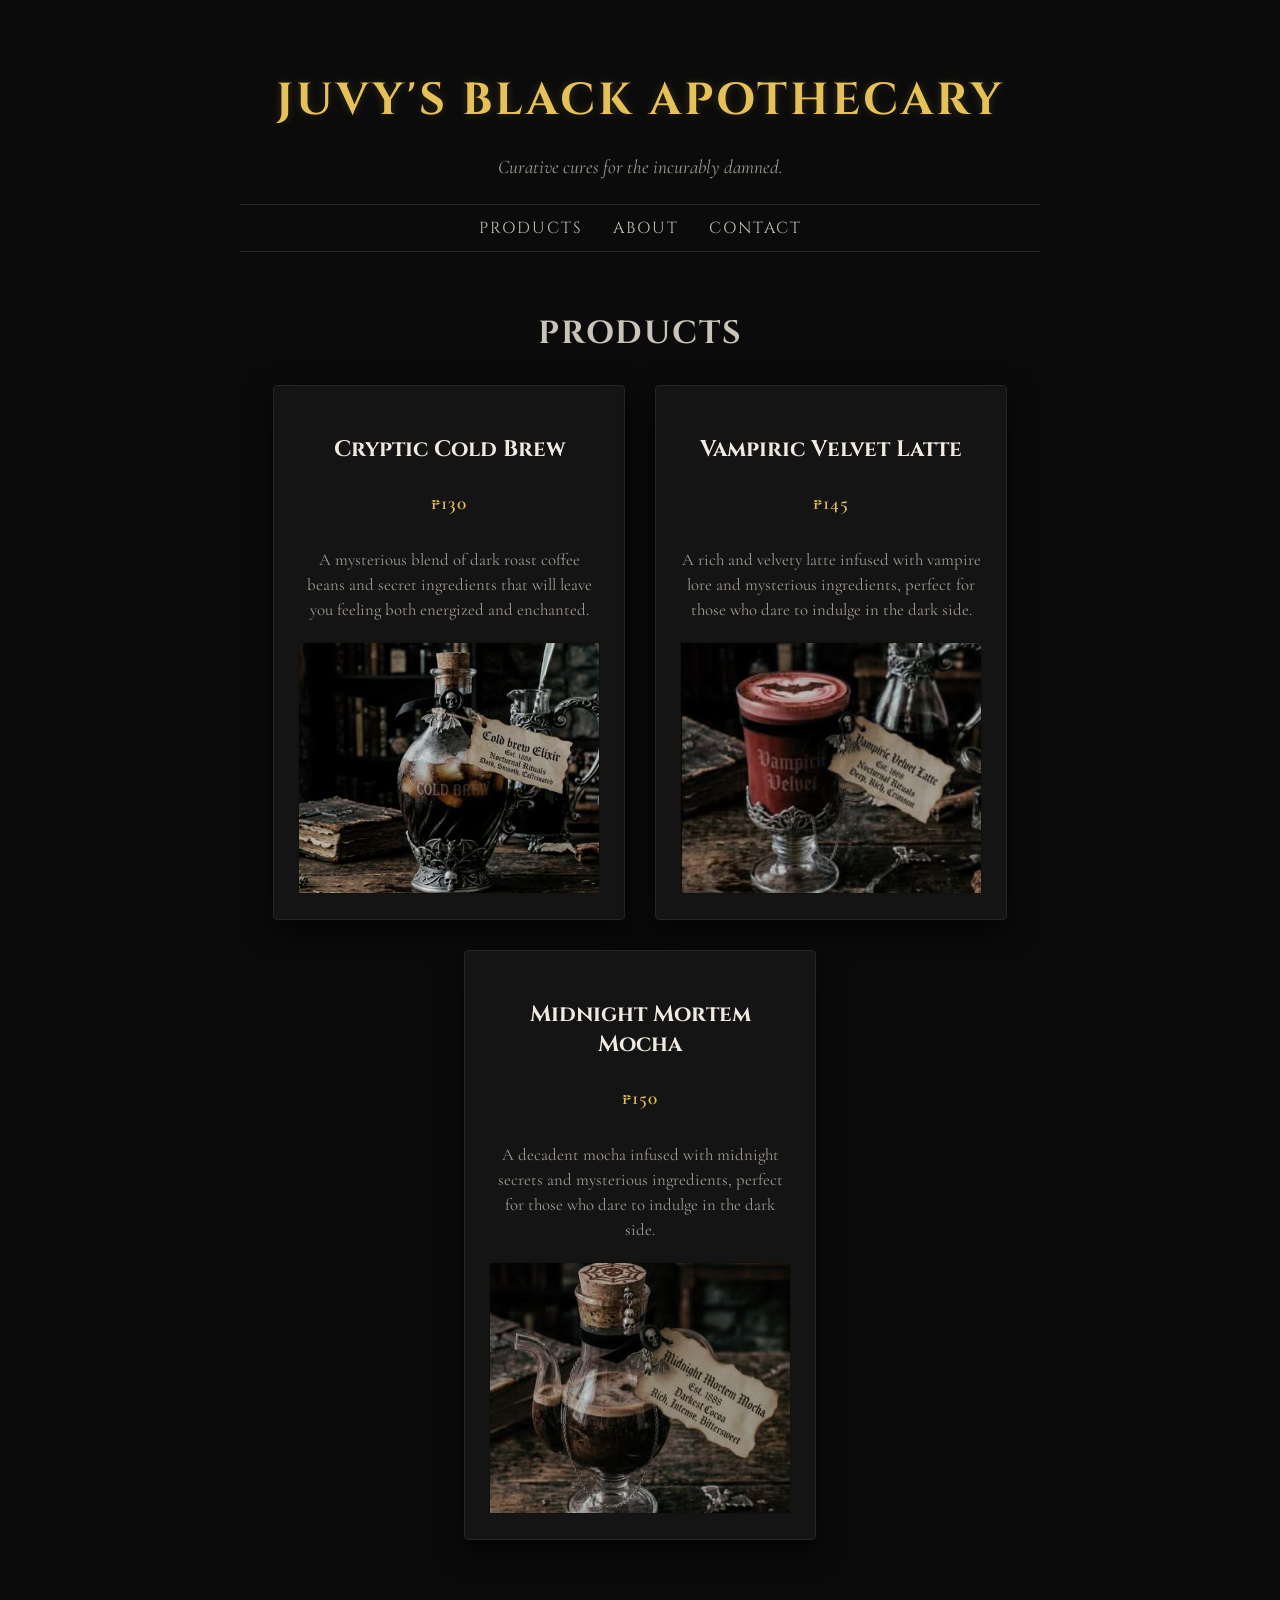
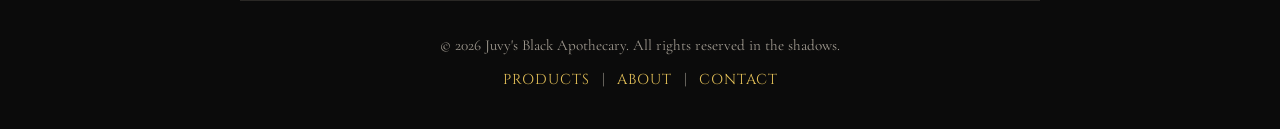
==== index.html @ 651dd75d "i did the same code to the 2 products pages and the 3 main pages, about, contact and index. I also d" ====
<style>
    @import url('https://fonts.googleapis.com/css2?family=Cinzel:wght@400;600;700&family=Cormorant+Garamond:ital,wght@0,400;0,600;1,400&display=swap');

    /* global styles */
    body {
      background-color: #0b0b0b;
      color: #dcd6cd;
      font-family: 'Cormorant Garamond', serif;
      margin: 0;
      padding: 40px 20px;
      display: flex;
      flex-direction: column;
      align-items: center;
    }

    /* header & navigation styling */
    header {
      width: 100%;
      max-width: 800px;
      display: flex;
      flex-direction: column;
      align-items: center;
      margin-bottom: 40px;
    }

    header h1 {
      font-family: 'Cinzel', serif;
      font-size: 2.8rem;
      color: #e5c158; /* muted apothecary gold */
      text-transform: uppercase;
      letter-spacing: 3px;
      margin-bottom: 5px;
      text-align: center;
      text-shadow: 0 0 10px rgba(229, 193, 88, 0.2);
    }

    header .subtitle {
      font-style: italic;
      font-size: 1.2rem;
      color: #a09a90;
      margin-bottom: 25px;
      text-align: center;
    }

    /* navigation bar */
    .main-nav {
      width: 100%;
      border-top: 1px solid #2a2825;
      border-bottom: 1px solid #2a2825;
      padding: 12px 0;
    }

    .main-nav ul {
      list-style: none;
      margin: 0;
      padding: 0;
      display: flex;
      justify-content: center;
      gap: 30px;
    }

    .main-nav a {
      font-family: 'Cinzel', serif;
      color: #c9c3b8;
      text-decoration: none;
      font-size: 1rem;
      letter-spacing: 2px;
      text-transform: uppercase;
      transition: color 0.3s ease, text-shadow 0.3s ease;
    }

    .main-nav a:hover {
      color: #e5c158;
      text-shadow: 0 0 8px rgba(229, 193, 88, 0.4);
    }

    .section-title {
      font-family: 'Cinzel', serif;
      font-size: 2rem;
      color: #c9c3b8;
      letter-spacing: 2px;
      margin-top: 20px;
      margin-bottom: 30px;
      text-transform: uppercase;
      text-align: center;
    }

    /* product grid layout */
    .product-container {
      display: flex;
      flex-wrap: wrap;
      gap: 30px;
      justify-content: center;
      max-width: 1100px;
      width: 100%;
    }

    /* individual product cards */
    article {
      background: #141414;
      border: 1px solid #282520;
      border-radius: 4px;
      padding: 25px;
      width: 300px;
      display: flex;
      flex-direction: column;
      align-items: center;
      text-align: center;
      box-shadow: 0 10px 30px rgba(0, 0, 0, 0.8);
      transition: transform 0.3s ease, border-color 0.3s ease;
    }

    article:hover {
      transform: translateY(-5px);
      border-color: #e5c158;
    }

    /* link wrapper to make entire card clickable */
    .product-link {
      text-decoration: none;
      color: inherit;
      display: flex;
      flex-direction: column;
      align-items: center;
      height: 100%;
      width: 100%;
    }

    article h3 {
      font-family: 'Cinzel', serif;
      font-size: 1.4rem;
      color: #f0eae1;
      margin-bottom: 8px;
    }

    .price {
      font-size: 1.2rem;
      color: #e5c158;
      font-weight: 600;
      margin-bottom: 15px;
      letter-spacing: 1px;
    }

    .description {
      font-size: 1.05rem;
      line-height: 1.5;
      color: #a09a90;
      margin-bottom: 20px;
      flex-grow: 1; /* keeps image heights aligned across cards */
    }

    /* product images */
    article img {
      width: 100%;
      height: 250px;
      object-fit: cover;
      border-radius: 2px;
      border: 1px solid #201e1b;
      filter: brightness(0.9) contrast(1.1);
      transition: filter 0.3s ease;
    }

    article:hover img {
      filter: brightness(1) contrast(1.1);
    }

    /* footer styling */
    footer {
      margin-top: 60px;
      padding-top: 20px;
      border-top: 1px solid #2a2825;
      text-align: center;
      width: 100%;
      max-width: 800px;
      color: #a09a90;
      font-size: 0.95rem;
    }

    footer nav {
      margin-top: 10px;
    }

    footer nav a {
      color: #e5c158;
      text-decoration: none;
      margin: 0 8px;
      font-family: 'Cinzel', serif;
      font-size: 0.9rem;
      text-transform: uppercase;
      letter-spacing: 1px;
      transition: color 0.3s ease;
    }

    footer nav a:hover {
      color: #ffffff;
    }
  </style>
</head>

<body>

  <header>
    <h1>Juvy's Black Apothecary</h1>
    <p class="subtitle">Curative cures for the incurably damned.</p>

    <nav class="main-nav">
      <ul>
        <li><a href="index.html">Products</a></li>
        <li><a href="about.html">About</a></li>
        <li><a href="contact.html">Contact</a></li>
      </ul>
    </nav>
  </header>

  <main>
    <h2 class="section-title">Products</h2>

    <div class="product-container">
      
      <article>
        <a href="products/cryptic-cold-brew.html" class="product-link">
          <h3>Cryptic Cold Brew</h3>
          <p class="price">₱130</p>
          <p class="description">A mysterious blend of dark roast coffee beans and secret ingredients that will leave you feeling both energized and enchanted.</p>
          <img src="images/cryptic_cold_brew.jpg" alt="Cryptic Cold Brew">
        </a>
      </article>

      <article>
        <a href="products/vampiric-velvet-latte.html" class="product-link">
          <h3>Vampiric Velvet Latte</h3>
          <p class="price">₱145</p>
          <p class="description">A rich and velvety latte infused with vampire lore and mysterious ingredients, perfect for those who dare to indulge in the dark side.</p>
          <img src="images/vampiric_velvet_latte.jpg" alt="Vampiric Velvet Latte">
        </a>
      </article>

      <article>
        <a href="products/midnight-mortem-mocha.html" class="product-link">
          <h3>Midnight Mortem Mocha</h3>
          <p class="price">₱150</p>
          <p class="description">A decadent mocha infused with midnight secrets and mysterious ingredients, perfect for those who dare to indulge in the dark side.</p>
          <img src="images/midnight_mortem_mocha.jpg" alt="Midnight Mortem Mocha">
        </a>
      </article>

    </div>
  </main>

  <footer>
    <p>&copy; 2026 Juvy's Black Apothecary. All rights reserved in the shadows.</p>
    <nav>
      <a href="index.html">Products</a> | 
      <a href="about.html">About</a> | 
      <a href="contact.html">Contact</a>

    </nav>
  </footer>

</body>
</html>
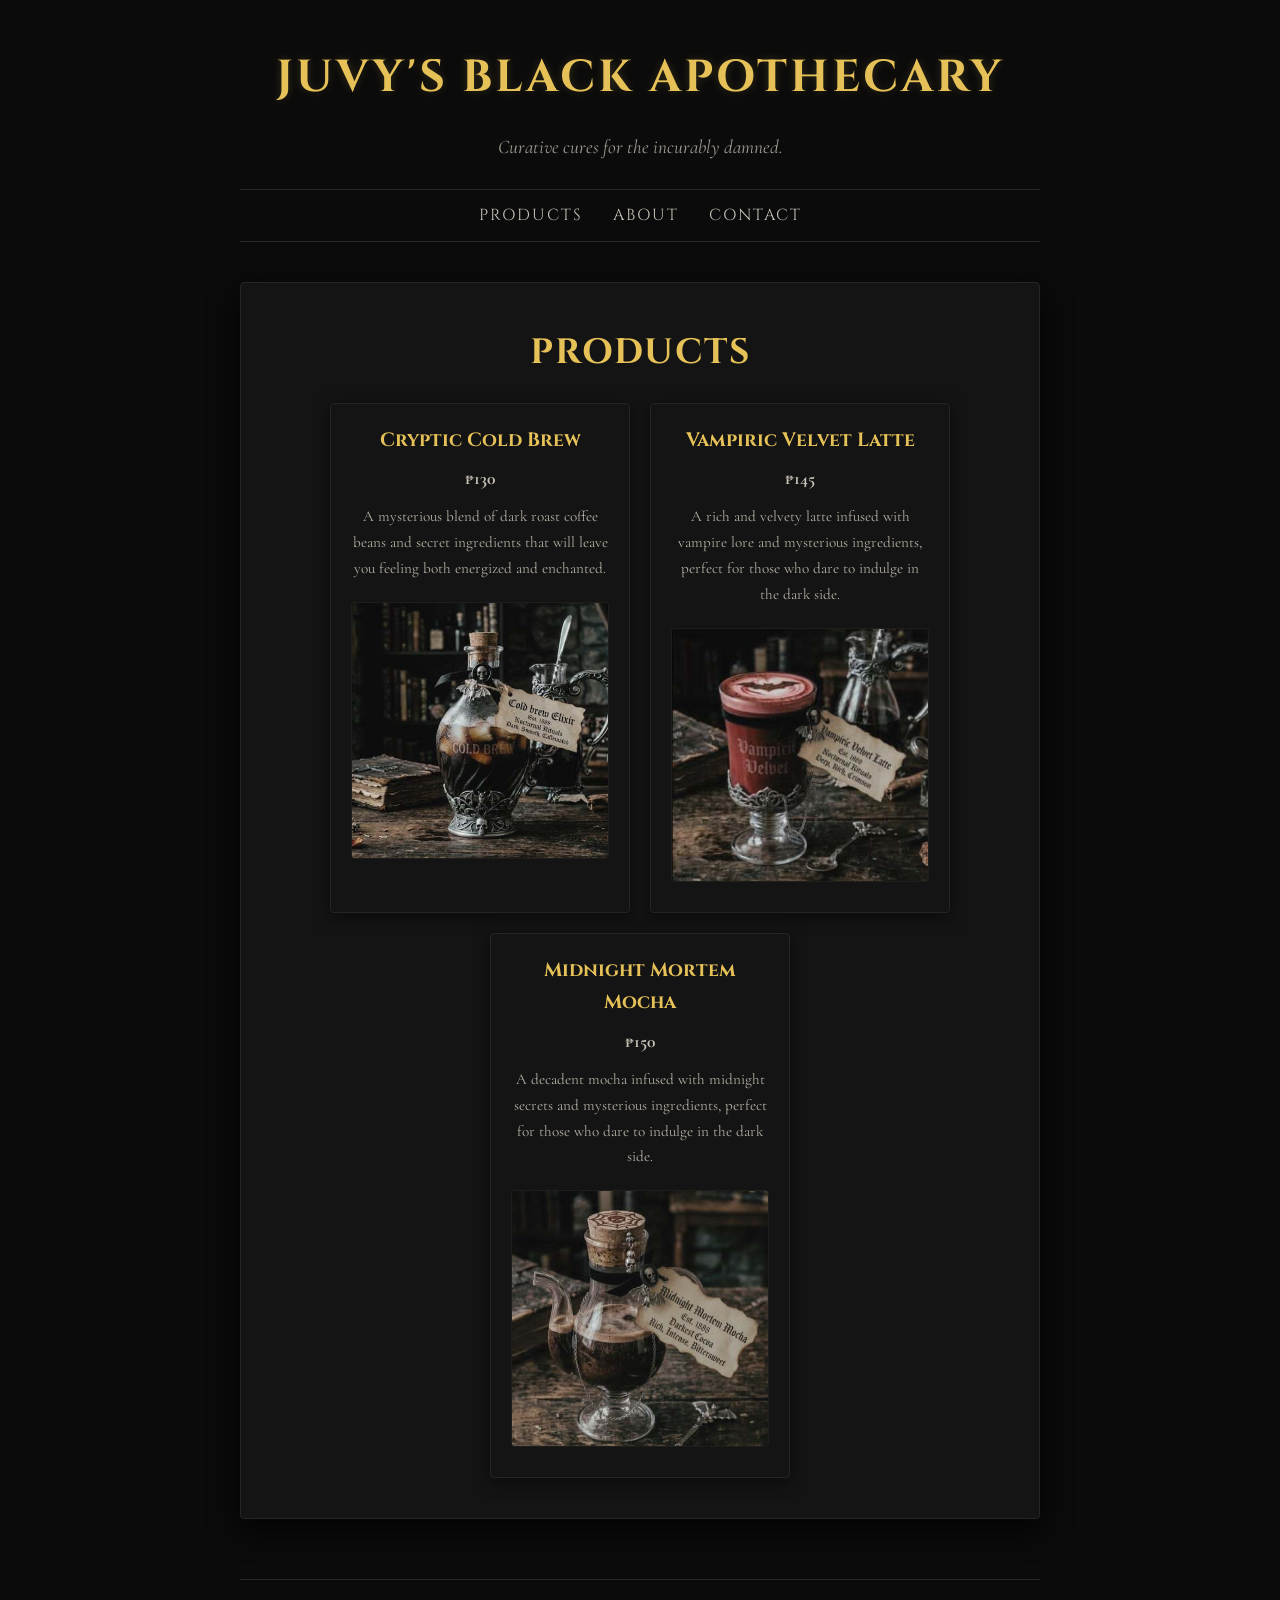
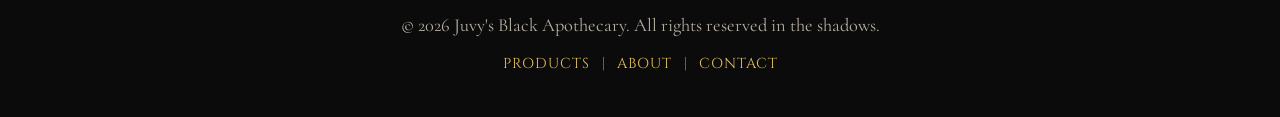
==== commit 26460bc6: "i addeda new css file to the project and linked it to all the html files. I also changed the heading" ====
--- a/index.html
+++ b/index.html
@@ -1,200 +1,4 @@
-<style>
-    @import url('https://fonts.googleapis.com/css2?family=Cinzel:wght@400;600;700&family=Cormorant+Garamond:ital,wght@0,400;0,600;1,400&display=swap');
-
-    /* global styles */
-    body {
-      background-color: #0b0b0b;
-      color: #dcd6cd;
-      font-family: 'Cormorant Garamond', serif;
-      margin: 0;
-      padding: 40px 20px;
-      display: flex;
-      flex-direction: column;
-      align-items: center;
-    }
-
-    /* header & navigation styling */
-    header {
-      width: 100%;
-      max-width: 800px;
-      display: flex;
-      flex-direction: column;
-      align-items: center;
-      margin-bottom: 40px;
-    }
-
-    header h1 {
-      font-family: 'Cinzel', serif;
-      font-size: 2.8rem;
-      color: #e5c158; /* muted apothecary gold */
-      text-transform: uppercase;
-      letter-spacing: 3px;
-      margin-bottom: 5px;
-      text-align: center;
-      text-shadow: 0 0 10px rgba(229, 193, 88, 0.2);
-    }
-
-    header .subtitle {
-      font-style: italic;
-      font-size: 1.2rem;
-      color: #a09a90;
-      margin-bottom: 25px;
-      text-align: center;
-    }
-
-    /* navigation bar */
-    .main-nav {
-      width: 100%;
-      border-top: 1px solid #2a2825;
-      border-bottom: 1px solid #2a2825;
-      padding: 12px 0;
-    }
-
-    .main-nav ul {
-      list-style: none;
-      margin: 0;
-      padding: 0;
-      display: flex;
-      justify-content: center;
-      gap: 30px;
-    }
-
-    .main-nav a {
-      font-family: 'Cinzel', serif;
-      color: #c9c3b8;
-      text-decoration: none;
-      font-size: 1rem;
-      letter-spacing: 2px;
-      text-transform: uppercase;
-      transition: color 0.3s ease, text-shadow 0.3s ease;
-    }
-
-    .main-nav a:hover {
-      color: #e5c158;
-      text-shadow: 0 0 8px rgba(229, 193, 88, 0.4);
-    }
-
-    .section-title {
-      font-family: 'Cinzel', serif;
-      font-size: 2rem;
-      color: #c9c3b8;
-      letter-spacing: 2px;
-      margin-top: 20px;
-      margin-bottom: 30px;
-      text-transform: uppercase;
-      text-align: center;
-    }
-
-    /* product grid layout */
-    .product-container {
-      display: flex;
-      flex-wrap: wrap;
-      gap: 30px;
-      justify-content: center;
-      max-width: 1100px;
-      width: 100%;
-    }
-
-    /* individual product cards */
-    article {
-      background: #141414;
-      border: 1px solid #282520;
-      border-radius: 4px;
-      padding: 25px;
-      width: 300px;
-      display: flex;
-      flex-direction: column;
-      align-items: center;
-      text-align: center;
-      box-shadow: 0 10px 30px rgba(0, 0, 0, 0.8);
-      transition: transform 0.3s ease, border-color 0.3s ease;
-    }
-
-    article:hover {
-      transform: translateY(-5px);
-      border-color: #e5c158;
-    }
-
-    /* link wrapper to make entire card clickable */
-    .product-link {
-      text-decoration: none;
-      color: inherit;
-      display: flex;
-      flex-direction: column;
-      align-items: center;
-      height: 100%;
-      width: 100%;
-    }
-
-    article h3 {
-      font-family: 'Cinzel', serif;
-      font-size: 1.4rem;
-      color: #f0eae1;
-      margin-bottom: 8px;
-    }
-
-    .price {
-      font-size: 1.2rem;
-      color: #e5c158;
-      font-weight: 600;
-      margin-bottom: 15px;
-      letter-spacing: 1px;
-    }
-
-    .description {
-      font-size: 1.05rem;
-      line-height: 1.5;
-      color: #a09a90;
-      margin-bottom: 20px;
-      flex-grow: 1; /* keeps image heights aligned across cards */
-    }
-
-    /* product images */
-    article img {
-      width: 100%;
-      height: 250px;
-      object-fit: cover;
-      border-radius: 2px;
-      border: 1px solid #201e1b;
-      filter: brightness(0.9) contrast(1.1);
-      transition: filter 0.3s ease;
-    }
-
-    article:hover img {
-      filter: brightness(1) contrast(1.1);
-    }
-
-    /* footer styling */
-    footer {
-      margin-top: 60px;
-      padding-top: 20px;
-      border-top: 1px solid #2a2825;
-      text-align: center;
-      width: 100%;
-      max-width: 800px;
-      color: #a09a90;
-      font-size: 0.95rem;
-    }
-
-    footer nav {
-      margin-top: 10px;
-    }
-
-    footer nav a {
-      color: #e5c158;
-      text-decoration: none;
-      margin: 0 8px;
-      font-family: 'Cinzel', serif;
-      font-size: 0.9rem;
-      text-transform: uppercase;
-      letter-spacing: 1px;
-      transition: color 0.3s ease;
-    }
-
-    footer nav a:hover {
-      color: #ffffff;
-    }
-  </style>
+<link rel="stylesheet" href="style.css">
 </head>
 
 <body>
@@ -215,9 +19,11 @@
   <main>
     <h2 class="section-title">Products</h2>
 
-    <div class="product-container">
+    <!-- Product Grid Container -->
+    <div class="product-container product-grid">
       
-      <article>
+      <!-- Product Card 1 -->
+      <article class="product-card">
         <a href="products/cryptic-cold-brew.html" class="product-link">
           <h3>Cryptic Cold Brew</h3>
           <p class="price">₱130</p>
@@ -226,7 +32,8 @@
         </a>
       </article>
 
-      <article>
+      <!-- Product Card 2 -->
+      <article class="product-card">
         <a href="products/vampiric-velvet-latte.html" class="product-link">
           <h3>Vampiric Velvet Latte</h3>
           <p class="price">₱145</p>
@@ -235,7 +42,8 @@
         </a>
       </article>
 
-      <article>
+      <!-- Product Card 3 -->
+      <article class="product-card">
         <a href="products/midnight-mortem-mocha.html" class="product-link">
           <h3>Midnight Mortem Mocha</h3>
           <p class="price">₱150</p>
@@ -253,7 +61,6 @@
       <a href="index.html">Products</a> | 
       <a href="about.html">About</a> | 
       <a href="contact.html">Contact</a>
-
     </nav>
   </footer>
 
--- a/style.css
+++ b/style.css
@@ -0,0 +1,379 @@
+@import url('https://fonts.googleapis.com/css2?family=Cinzel:wght@400;600;700&family=Cormorant+Garamond:ital,wght@0,400;0,600;1,400&display=swap');
+
+/* variables */
+:root {
+  --brand-gold: #e5c158;
+  --brand-gold-hover: #c9a743;
+  --dark-ink: #0b0b0b;
+  --panel-bg: #141414;
+  --muted-border: #2a2825;
+  --card-border: #282520;
+  --text-main: #dcd6cd;
+  --text-heading: #c9c3b8;
+  --text-muted: #b5afa3;
+  --text-subtle: #a09a90;
+}
+
+/* base reset */
+* {
+  box-sizing: border-box;
+}
+
+body {
+  background-color: var(--dark-ink);
+  color: var(--text-main);
+  font-family: 'Cormorant Garamond', serif;
+  line-height: 1.7;
+  margin: 0;
+  padding: 40px 20px;
+  display: flex;
+  flex-direction: column;
+  align-items: center;
+}
+
+p {
+  font-size: 1.15rem;
+  line-height: 1.7;
+  color: var(--text-muted);
+  margin: 10px 0;
+}
+
+h1, h2, h3, h4 {
+  color: var(--text-heading);
+  font-family: 'Cinzel', serif;
+  margin-top: 0;
+}
+
+a {
+  color: var(--brand-gold);
+  text-decoration: none;
+}
+
+/* header & site navigation */
+header {
+  width: 100%;
+  max-width: 800px;
+  display: flex;
+  flex-direction: column;
+  align-items: center;
+  text-align: center;
+  margin-bottom: 40px;
+}
+
+header h1 {
+  font-family: 'Cinzel', serif;
+  font-size: 2.8rem;
+  color: var(--brand-gold);
+  text-transform: uppercase;
+  letter-spacing: 3px;
+  margin-bottom: 5px;
+  text-align: center;
+  text-shadow: 0 0 10px rgba(229, 193, 88, 0.2);
+}
+
+header .subtitle {
+  font-style: italic;
+  font-size: 1.2rem;
+  color: var(--text-subtle);
+  margin-bottom: 25px;
+  text-align: center;
+}
+
+.main-nav, nav {
+  width: 100%;
+  border-top: 1px solid var(--muted-border);
+  border-bottom: 1px solid var(--muted-border);
+  padding: 12px 0;
+}
+
+.main-nav ul, nav ul {
+  list-style: none;
+  margin: 0;
+  padding: 0;
+  display: flex;
+  justify-content: center;
+  gap: 30px;
+}
+
+.main-nav li, nav li {
+  display: inline-block;
+}
+
+.main-nav a, nav a {
+  font-family: 'Cinzel', serif;
+  color: var(--text-heading);
+  font-size: 1rem;
+  letter-spacing: 2px;
+  text-transform: uppercase;
+  transition: color 0.3s ease, text-shadow 0.3s ease;
+}
+
+.main-nav a:hover, nav a:hover {
+  color: var(--brand-gold);
+  text-shadow: 0 0 8px rgba(229, 193, 88, 0.4);
+}
+
+/* main page layout & universal product card wrapper */
+main {
+  width: 100%;
+  max-width: 800px;
+  display: flex;
+  flex-direction: column;
+  align-items: center;
+  text-align: center;
+  background: var(--panel-bg);
+  border: 1px solid var(--card-border);
+  border-radius: 4px;
+  padding: 40px;
+  box-shadow: 0 10px 30px rgba(0, 0, 0, 0.8);
+}
+
+main h1, main h2 {
+  font-family: 'Cinzel', serif;
+  font-size: 2.2rem;
+  color: var(--brand-gold);
+  letter-spacing: 2px;
+  margin-bottom: 20px;
+  text-transform: uppercase;
+  text-align: center;
+}
+
+/* main images (product pictures) */
+main img {
+  max-width: 380px;
+  width: 100%;
+  height: auto;
+  border-radius: 3px;
+  border: 1px solid #201e1b;
+  margin: 20px 0;
+  box-shadow: 0 5px 20px rgba(0, 0, 0, 0.6);
+}
+
+/* main tables (product details) */
+main table {
+  width: 100%;
+  max-width: 500px;
+  margin: 25px auto;
+  border-collapse: collapse;
+}
+
+main th, main td {
+  padding: 10px 12px;
+  text-align: left;
+  border-bottom: 1px solid var(--muted-border);
+}
+
+main th {
+  color: var(--brand-gold);
+  font-family: 'Cinzel', serif;
+  font-weight: 600;
+}
+
+main caption {
+  font-family: 'Cinzel', serif;
+  color: var(--brand-gold);
+  font-size: 1.2rem;
+  margin-bottom: 10px;
+  letter-spacing: 1px;
+}
+
+/* homepage grid override (resets main card padding for grid view) */
+.product-grid {
+  display: flex;
+  flex-wrap: wrap;
+  gap: 20px;
+  justify-content: center;
+  width: 100%;
+  background: transparent;
+  padding: 0;
+  border: none;
+  box-shadow: none;
+}
+
+.product-card {
+  background-color: var(--panel-bg);
+  border: 1px solid var(--card-border);
+  border-radius: 4px;
+  padding: 20px;
+  max-width: 300px;
+  width: 100%;
+  text-align: center;
+  box-shadow: 0 4px 15px rgba(0, 0, 0, 0.5);
+  transition: transform 0.2s ease, border-color 0.2s ease;
+}
+
+.product-card:hover {
+  border-color: var(--brand-gold);
+  transform: translateY(-2px);
+}
+
+.product-card img {
+  max-width: 100%;
+  margin: 10px 0;
+  box-shadow: none;
+}
+
+.product-card h3 {
+  font-family: 'Cinzel', serif;
+  color: var(--brand-gold);
+  font-size: 1.2rem;
+  margin-bottom: 5px;
+}
+
+.product-card .price {
+  color: var(--text-heading);
+  font-weight: bold;
+  font-size: 1.1rem;
+  margin: 8px 0;
+}
+
+.product-card .description {
+  color: var(--text-muted);
+  font-size: 0.95rem;
+}
+
+/* order button links & enquiry buttons */
+main a[href*="enquiry"],
+.order-button, 
+.order-btn {
+  display: inline-block !important;
+  margin: 25px auto 0 auto !important;
+  font-family: 'Cinzel', serif;
+  font-size: 1rem;
+  letter-spacing: 2px;
+  text-transform: uppercase;
+  color: var(--dark-ink) !important;
+  background-color: var(--brand-gold);
+  border: 1px solid var(--brand-gold);
+  padding: 12px 30px;
+  border-radius: 2px;
+  font-weight: 600;
+  text-align: center;
+  transition: background-color 0.3s ease, box-shadow 0.3s ease;
+}
+
+main a[href*="enquiry"]:hover,
+.order-button:hover, 
+.order-btn:hover {
+  background-color: var(--brand-gold-hover);
+  border-color: var(--brand-gold-hover);
+  box-shadow: 0 0 12px rgba(229, 193, 88, 0.4);
+}
+
+/* form layout & input styling */
+form {
+  width: 100%;
+  max-width: 600px;
+  margin: 0 auto;
+  text-align: center;
+}
+
+fieldset {
+  border: 1px solid var(--muted-border);
+  border-radius: 4px;
+  padding: 20px;
+  margin-bottom: 20px;
+  background-color: var(--panel-bg);
+  text-align: left;
+}
+
+legend {
+  color: var(--brand-gold);
+  font-family: 'Cinzel', serif;
+  padding: 0 10px;
+  font-size: 1rem;
+  letter-spacing: 1px;
+}
+
+label {
+  display: block;
+  color: var(--text-heading);
+  margin-bottom: 8px;
+  font-size: 1rem;
+}
+
+input[type="text"],
+input[type="email"],
+input[type="number"],
+select,
+textarea {
+  width: 100%;
+  padding: 10px 12px;
+  margin-bottom: 15px;
+  background-color: var(--dark-ink);
+  border: 1px solid var(--card-border);
+  border-radius: 2px;
+  color: var(--text-main);
+  font-family: 'Cormorant Garamond', serif;
+  font-size: 1.05rem;
+  outline: none;
+  transition: border-color 0.3s ease;
+}
+
+input[type="text"]:focus,
+input[type="email"]:focus,
+input[type="number"]:focus,
+select:focus,
+textarea:focus {
+  border-color: var(--brand-gold);
+}
+
+input[type="radio"],
+input[type="checkbox"] {
+  accent-color: var(--brand-gold);
+  margin-right: 8px;
+}
+
+input[type="submit"],
+button[type="submit"] {
+  display: block;
+  margin: 25px auto 0 auto;
+  font-family: 'Cinzel', serif;
+  font-size: 1rem;
+  letter-spacing: 2px;
+  text-transform: uppercase;
+  color: var(--dark-ink);
+  background-color: var(--brand-gold);
+  border: 1px solid var(--brand-gold);
+  padding: 12px 30px;
+  border-radius: 2px;
+  font-weight: 600;
+  cursor: pointer;
+  transition: background-color 0.3s ease, border-color 0.3s ease;
+}
+
+input[type="submit"]:hover,
+button[type="submit"]:hover {
+  background-color: var(--brand-gold-hover);
+  border-color: var(--brand-gold-hover);
+}
+
+/* footer */
+footer {
+  margin-top: 60px;
+  padding-top: 20px;
+  border-top: 1px solid var(--muted-border);
+  text-align: center;
+  width: 100%;
+  max-width: 800px;
+  color: var(--text-subtle);
+  font-size: 0.95rem;
+  background: transparent;
+  box-shadow: none;
+  border-radius: 0;
+}
+
+footer nav {
+  border: none;
+  padding: 0;
+  margin-top: 10px;
+}
+
+footer nav a {
+  color: var(--brand-gold);
+  margin: 0 8px;
+  font-family: 'Cinzel', serif;
+  font-size: 0.9rem;
+  text-transform: uppercase;
+  letter-spacing: 1px;
+}
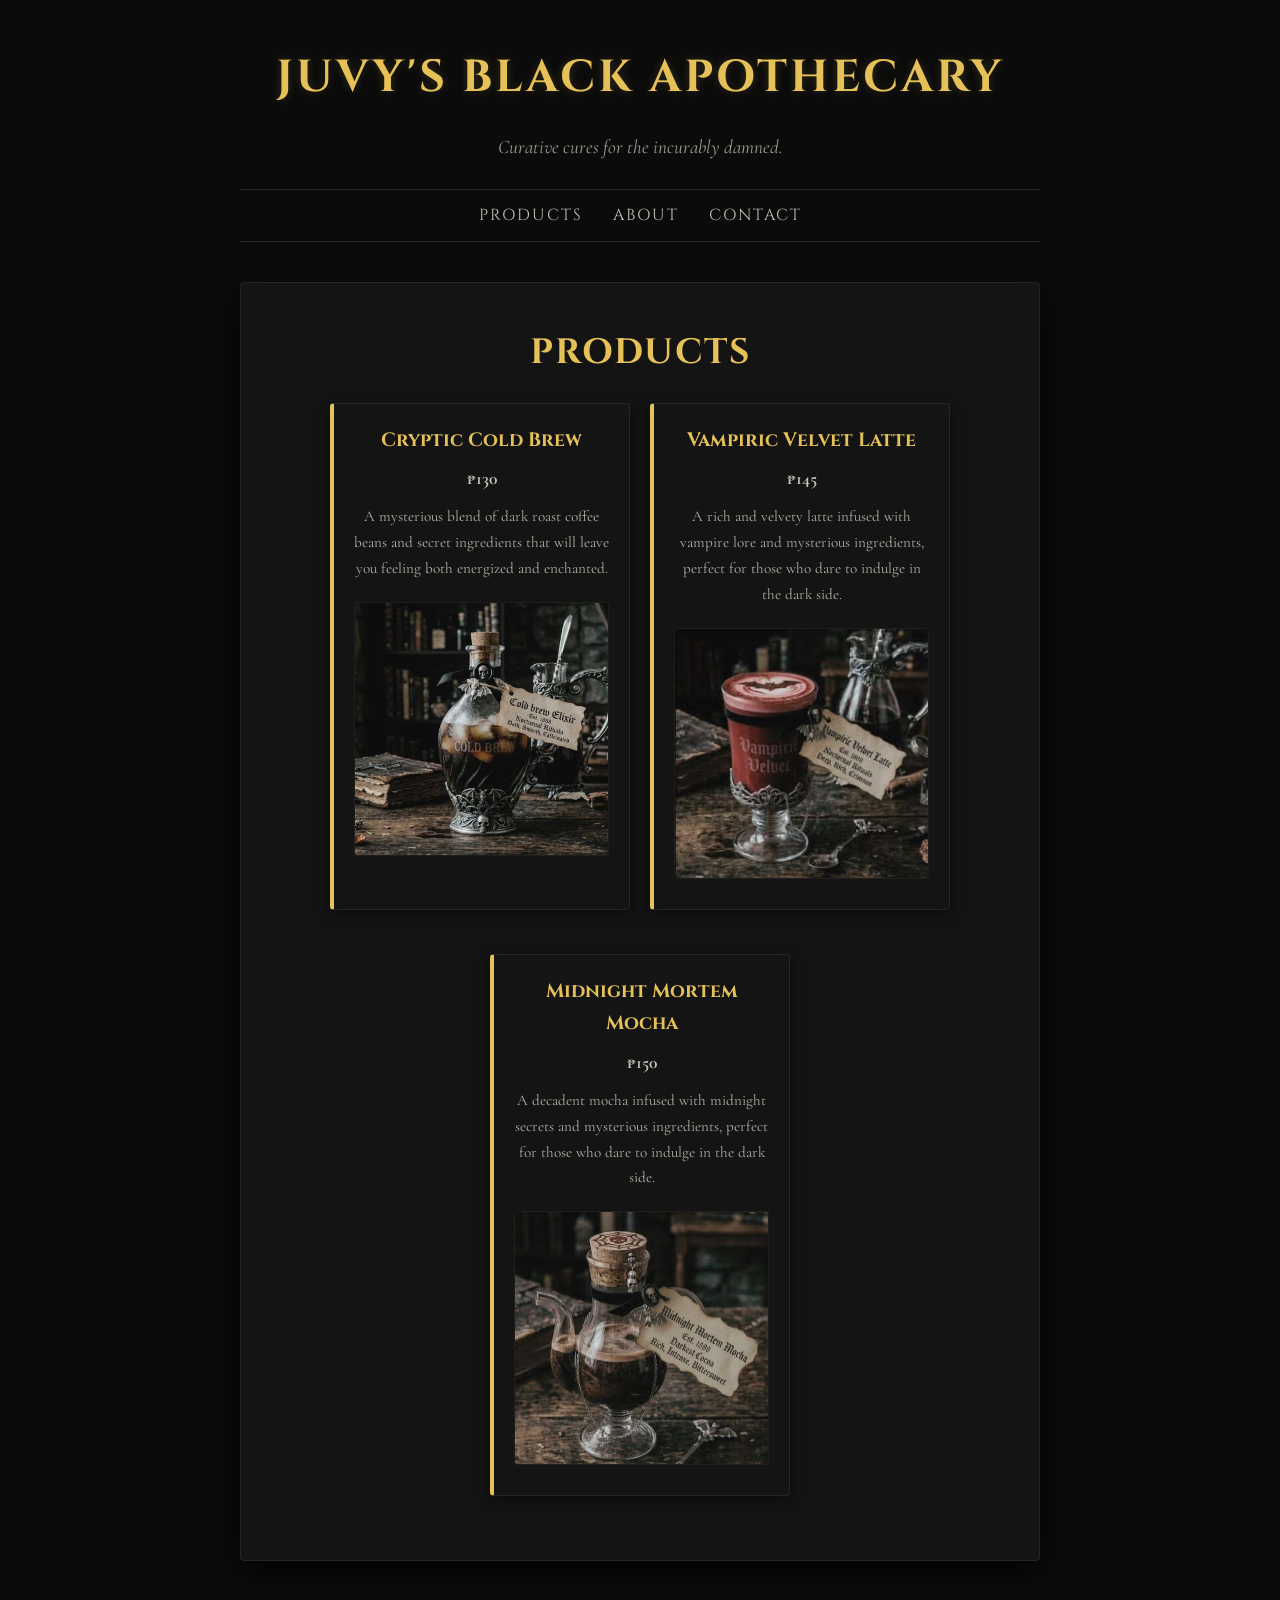
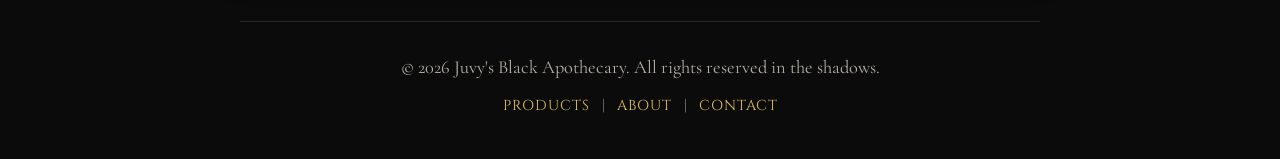
==== commit b157284d: "just fixed some comments in the index.html file to be more consistent with the other files." ====
--- a/index.html
+++ b/index.html
@@ -19,10 +19,10 @@
   <main>
     <h2 class="section-title">Products</h2>
 
-    <!-- Product Grid Container -->
+    <!-- product grid container -->
     <div class="product-container product-grid">
       
-      <!-- Product Card 1 -->
+      <!-- product card 1 -->
       <article class="product-card">
         <a href="products/cryptic-cold-brew.html" class="product-link">
           <h3>Cryptic Cold Brew</h3>
@@ -32,7 +32,7 @@
         </a>
       </article>
 
-      <!-- Product Card 2 -->
+      <!-- product card 2 -->
       <article class="product-card">
         <a href="products/vampiric-velvet-latte.html" class="product-link">
           <h3>Vampiric Velvet Latte</h3>
@@ -42,7 +42,7 @@
         </a>
       </article>
 
-      <!-- Product Card 3 -->
+      <!-- product card 3 -->
       <article class="product-card">
         <a href="products/midnight-mortem-mocha.html" class="product-link">
           <h3>Midnight Mortem Mocha</h3>
--- a/style.css
+++ b/style.css
@@ -1,6 +1,8 @@
 @import url('https://fonts.googleapis.com/css2?family=Cinzel:wght@400;600;700&family=Cormorant+Garamond:ital,wght@0,400;0,600;1,400&display=swap');
 
-/* variables */
+/* ==========================================================================
+   1. VARIABLES
+   ========================================================================== */
 :root {
   --brand-gold: #e5c158;
   --brand-gold-hover: #c9a743;
@@ -12,9 +14,12 @@
   --text-heading: #c9c3b8;
   --text-muted: #b5afa3;
   --text-subtle: #a09a90;
-}
-
-/* base reset */
+  --bg-light: #f4efd3;
+}
+
+/* ==========================================================================
+   2. BASE STYLES
+   ========================================================================== */
 * {
   box-sizing: border-box;
 }
@@ -49,6 +54,10 @@
   text-decoration: none;
 }
 
+/* ==========================================================================
+   3. LAYOUT REGIONS
+   ========================================================================== */
+
 /* header & site navigation */
 header {
   width: 100%;
@@ -105,6 +114,7 @@
   font-size: 1rem;
   letter-spacing: 2px;
   text-transform: uppercase;
+  text-decoration: none;
   transition: color 0.3s ease, text-shadow 0.3s ease;
 }
 
@@ -113,7 +123,7 @@
   text-shadow: 0 0 8px rgba(229, 193, 88, 0.4);
 }
 
-/* main page layout & universal product card wrapper */
+/* main page layout & card wrapper */
 main {
   width: 100%;
   max-width: 800px;
@@ -138,7 +148,7 @@
   text-align: center;
 }
 
-/* main images (product pictures) */
+/* main images */
 main img {
   max-width: 380px;
   width: 100%;
@@ -149,7 +159,7 @@
   box-shadow: 0 5px 20px rgba(0, 0, 0, 0.6);
 }
 
-/* main tables (product details) */
+/* main tables */
 main table {
   width: 100%;
   max-width: 500px;
@@ -177,7 +187,41 @@
   letter-spacing: 1px;
 }
 
-/* homepage grid override (resets main card padding for grid view) */
+/* footer */
+footer {
+  margin-top: 60px;
+  padding-top: 20px;
+  border-top: 1px solid var(--muted-border);
+  text-align: center;
+  width: 100%;
+  max-width: 800px;
+  color: var(--text-subtle);
+  font-size: 0.95rem;
+  background: transparent;
+  box-shadow: none;
+  border-radius: 0;
+}
+
+footer nav {
+  border: none;
+  padding: 0;
+  margin-top: 10px;
+}
+
+footer nav a {
+  color: var(--brand-gold);
+  margin: 0 8px;
+  font-family: 'Cinzel', serif;
+  font-size: 0.9rem;
+  text-transform: uppercase;
+  letter-spacing: 1px;
+}
+
+/* ==========================================================================
+   4. COMPONENTS
+   ========================================================================== */
+
+/* product grid layout */
 .product-grid {
   display: flex;
   flex-wrap: wrap;
@@ -190,11 +234,16 @@
   box-shadow: none;
 }
 
+/* product card component */
 .product-card {
   background-color: var(--panel-bg);
-  border: 1px solid var(--card-border);
   border-radius: 4px;
   padding: 20px;
+  border-top: 1px solid var(--card-border);
+  border-right: 1px solid var(--card-border);
+  border-bottom: 1px solid var(--card-border);
+  border-left: 4px solid var(--brand-gold);
+  margin-bottom: 24px;
   max-width: 300px;
   width: 100%;
   text-align: center;
@@ -203,7 +252,6 @@
 }
 
 .product-card:hover {
-  border-color: var(--brand-gold);
   transform: translateY(-2px);
 }
 
@@ -232,7 +280,7 @@
   font-size: 0.95rem;
 }
 
-/* order button links & enquiry buttons */
+/* order & enquiry buttons */
 main a[href*="enquiry"],
 .order-button, 
 .order-btn {
@@ -260,7 +308,7 @@
   box-shadow: 0 0 12px rgba(229, 193, 88, 0.4);
 }
 
-/* form layout & input styling */
+/* contact form component */
 form {
   width: 100%;
   max-width: 600px;
@@ -306,16 +354,15 @@
   color: var(--text-main);
   font-family: 'Cormorant Garamond', serif;
   font-size: 1.05rem;
-  outline: none;
   transition: border-color 0.3s ease;
 }
 
-input[type="text"]:focus,
-input[type="email"]:focus,
-input[type="number"]:focus,
+/* focus states for accessibility */
+input:focus,
 select:focus,
 textarea:focus {
-  border-color: var(--brand-gold);
+  outline: 3px solid var(--brand-gold);
+  outline-offset: 2px;
 }
 
 input[type="radio"],
@@ -334,7 +381,7 @@
   text-transform: uppercase;
   color: var(--dark-ink);
   background-color: var(--brand-gold);
-  border: 1px solid var(--brand-gold);
+  border: none;
   padding: 12px 30px;
   border-radius: 2px;
   font-weight: 600;
@@ -342,38 +389,13 @@
   transition: background-color 0.3s ease, border-color 0.3s ease;
 }
 
+input[type="submit"]:focus,
+button[type="submit"]:focus {
+  outline: 3px solid var(--text-main);
+  outline-offset: 2px;
+}
+
 input[type="submit"]:hover,
 button[type="submit"]:hover {
   background-color: var(--brand-gold-hover);
-  border-color: var(--brand-gold-hover);
-}
-
-/* footer */
-footer {
-  margin-top: 60px;
-  padding-top: 20px;
-  border-top: 1px solid var(--muted-border);
-  text-align: center;
-  width: 100%;
-  max-width: 800px;
-  color: var(--text-subtle);
-  font-size: 0.95rem;
-  background: transparent;
-  box-shadow: none;
-  border-radius: 0;
-}
-
-footer nav {
-  border: none;
-  padding: 0;
-  margin-top: 10px;
-}
-
-footer nav a {
-  color: var(--brand-gold);
-  margin: 0 8px;
-  font-family: 'Cinzel', serif;
-  font-size: 0.9rem;
-  text-transform: uppercase;
-  letter-spacing: 1px;
 }
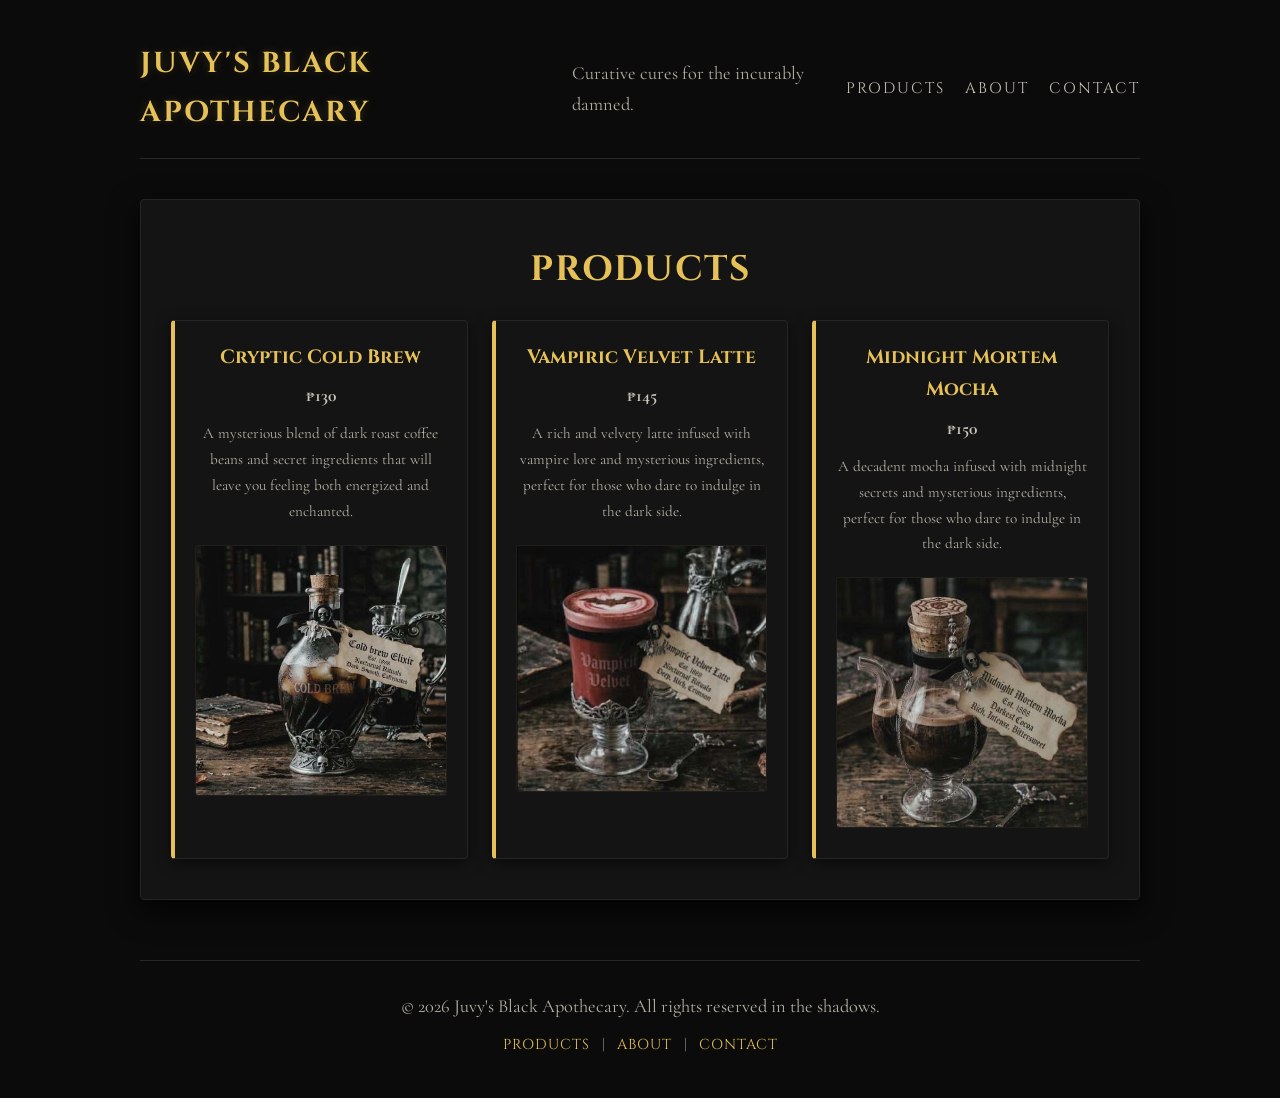
==== commit d5c6b82d: "fixing the "stack" problem" ====
--- a/index.html
+++ b/index.html
@@ -20,7 +20,7 @@
     <h2 class="section-title">Products</h2>
 
     <!-- product grid container -->
-    <div class="product-container product-grid">
+    <div class="product-grid">
       
       <!-- product card 1 -->
       <article class="product-card">
--- a/style.css
+++ b/style.css
@@ -1,8 +1,6 @@
 @import url('https://fonts.googleapis.com/css2?family=Cinzel:wght@400;600;700&family=Cormorant+Garamond:ital,wght@0,400;0,600;1,400&display=swap');
 
-/* ==========================================================================
-   1. VARIABLES
-   ========================================================================== */
+/* variables */
 :root {
   --brand-gold: #e5c158;
   --brand-gold-hover: #c9a743;
@@ -17,9 +15,7 @@
   --bg-light: #f4efd3;
 }
 
-/* ==========================================================================
-   2. BASE STYLES
-   ========================================================================== */
+/* base styles */
 * {
   box-sizing: border-box;
 }
@@ -54,79 +50,101 @@
   text-decoration: none;
 }
 
-/* ==========================================================================
-   3. LAYOUT REGIONS
-   ========================================================================== */
-
-/* header & site navigation */
-header {
-  width: 100%;
-  max-width: 800px;
-  display: flex;
-  flex-direction: column;
+/* layout regions & flexbox header */
+
+/* header as a flex container (2 direct children: h1 and nav) */
+header, .site-header {
+  width: 100%;
+  max-width: 1000px; /* Widened to match main content area */
+  display: flex;
+  justify-content: space-between;
   align-items: center;
-  text-align: center;
+  border-bottom: 1px solid var(--muted-border);
+  padding-bottom: 20px;
   margin-bottom: 40px;
 }
 
-header h1 {
-  font-family: 'Cinzel', serif;
-  font-size: 2.8rem;
-  color: var(--brand-gold);
-  text-transform: uppercase;
-  letter-spacing: 3px;
-  margin-bottom: 5px;
-  text-align: center;
+/* shop title on the far left */
+header h1, .site-title {
+  font-family: 'Cinzel', serif;
+  font-size: 1.8rem;
+  color: var(--brand-gold);
+  text-transform: uppercase;
+  letter-spacing: 2px;
+  margin: 0;
   text-shadow: 0 0 10px rgba(229, 193, 88, 0.2);
 }
 
-header .subtitle {
+header h1 a, .site-title a {
+  color: var(--brand-gold);
+  text-decoration: none;
+}
+
+/* nav on the far right */
+.main-nav, nav {
+  width: auto;
+  border: none;
+  padding: 0;
+  margin: 0;
+}
+
+/* flex container for links with gap spacing */
+.main-nav ul, nav ul {
+  list-style: none;
+  margin: 0;
+  padding: 0;
+  display: flex;
+  gap: 20px;
+  align-items: center;
+}
+
+.main-nav li, nav li {
+  margin: 0;
+}
+
+.main-nav a, nav a {
+  font-family: 'Cinzel', serif;
+  color: var(--text-heading);
+  font-size: 0.95rem;
+  letter-spacing: 2px;
+  text-transform: uppercase;
+  text-decoration: none;
+  transition: color 0.3s ease, text-shadow 0.3s ease;
+}
+
+.main-nav a:hover, nav a:hover {
+  color: var(--brand-gold);
+  text-shadow: 0 0 8px rgba(229, 193, 88, 0.4);
+}
+
+/* flexbox centering demo from lesson 6.4 */
+.hero-banner {
+  width: 100%;
+  max-width: 1000px;
+  height: 150px; /* height gives vertical room to center */
+  display: flex;
+  justify-content: center; /* horizontal centering */
+  align-items: center;     /* vertical centering */
+  background-color: var(--panel-bg);
+  border: 1px solid var(--card-border);
+  border-left: 4px solid var(--brand-gold);
+  border-radius: 4px;
+  margin-bottom: 40px;
+  padding: 20px;
+}
+
+.hero-banner p {
+  font-family: 'Cinzel', serif;
   font-style: italic;
   font-size: 1.2rem;
-  color: var(--text-subtle);
-  margin-bottom: 25px;
-  text-align: center;
-}
-
-.main-nav, nav {
-  width: 100%;
-  border-top: 1px solid var(--muted-border);
-  border-bottom: 1px solid var(--muted-border);
-  padding: 12px 0;
-}
-
-.main-nav ul, nav ul {
-  list-style: none;
-  margin: 0;
-  padding: 0;
-  display: flex;
-  justify-content: center;
-  gap: 30px;
-}
-
-.main-nav li, nav li {
-  display: inline-block;
-}
-
-.main-nav a, nav a {
-  font-family: 'Cinzel', serif;
   color: var(--text-heading);
-  font-size: 1rem;
-  letter-spacing: 2px;
-  text-transform: uppercase;
-  text-decoration: none;
-  transition: color 0.3s ease, text-shadow 0.3s ease;
-}
-
-.main-nav a:hover, nav a:hover {
-  color: var(--brand-gold);
-  text-shadow: 0 0 8px rgba(229, 193, 88, 0.4);
+  margin: 0;
 }
 
 /* main page layout & card wrapper */
 main {
-  width: 100%;
-  max-width: 800px;
+ 
+  max-width: 1000px; /* Increased from 800px to allow 3 cards across */
   display: flex;
   flex-direction: column;
   align-items: center;
@@ -134,7 +152,7 @@
   background: var(--panel-bg);
   border: 1px solid var(--card-border);
   border-radius: 4px;
-  padding: 40px;
+  padding: 40px 30px;
   box-shadow: 0 10px 30px rgba(0, 0, 0, 0.8);
 }
 
@@ -194,7 +212,7 @@
   border-top: 1px solid var(--muted-border);
   text-align: center;
   width: 100%;
-  max-width: 800px;
+  max-width: 1000px;
   color: var(--text-subtle);
   font-size: 0.95rem;
   background: transparent;
@@ -217,15 +235,13 @@
   letter-spacing: 1px;
 }
 
-/* ==========================================================================
-   4. COMPONENTS
-   ========================================================================== */
+/* components */
 
 /* product grid layout */
 .product-grid {
   display: flex;
   flex-wrap: wrap;
-  gap: 20px;
+  gap: 24px;
   justify-content: center;
   width: 100%;
   background: transparent;
@@ -236,6 +252,8 @@
 
 /* product card component */
 .product-card {
+  flex: 1 1 240px; /* Grow, shrink, baseline ~240px to fit 3-across in 1000px */
+  max-width: 100%;
   background-color: var(--panel-bg);
   border-radius: 4px;
   padding: 20px;
@@ -243,9 +261,7 @@
   border-right: 1px solid var(--card-border);
   border-bottom: 1px solid var(--card-border);
   border-left: 4px solid var(--brand-gold);
-  margin-bottom: 24px;
-  max-width: 300px;
-  width: 100%;
+  margin-bottom: 0;
   text-align: center;
   box-shadow: 0 4px 15px rgba(0, 0, 0, 0.5);
   transition: transform 0.2s ease, border-color 0.2s ease;
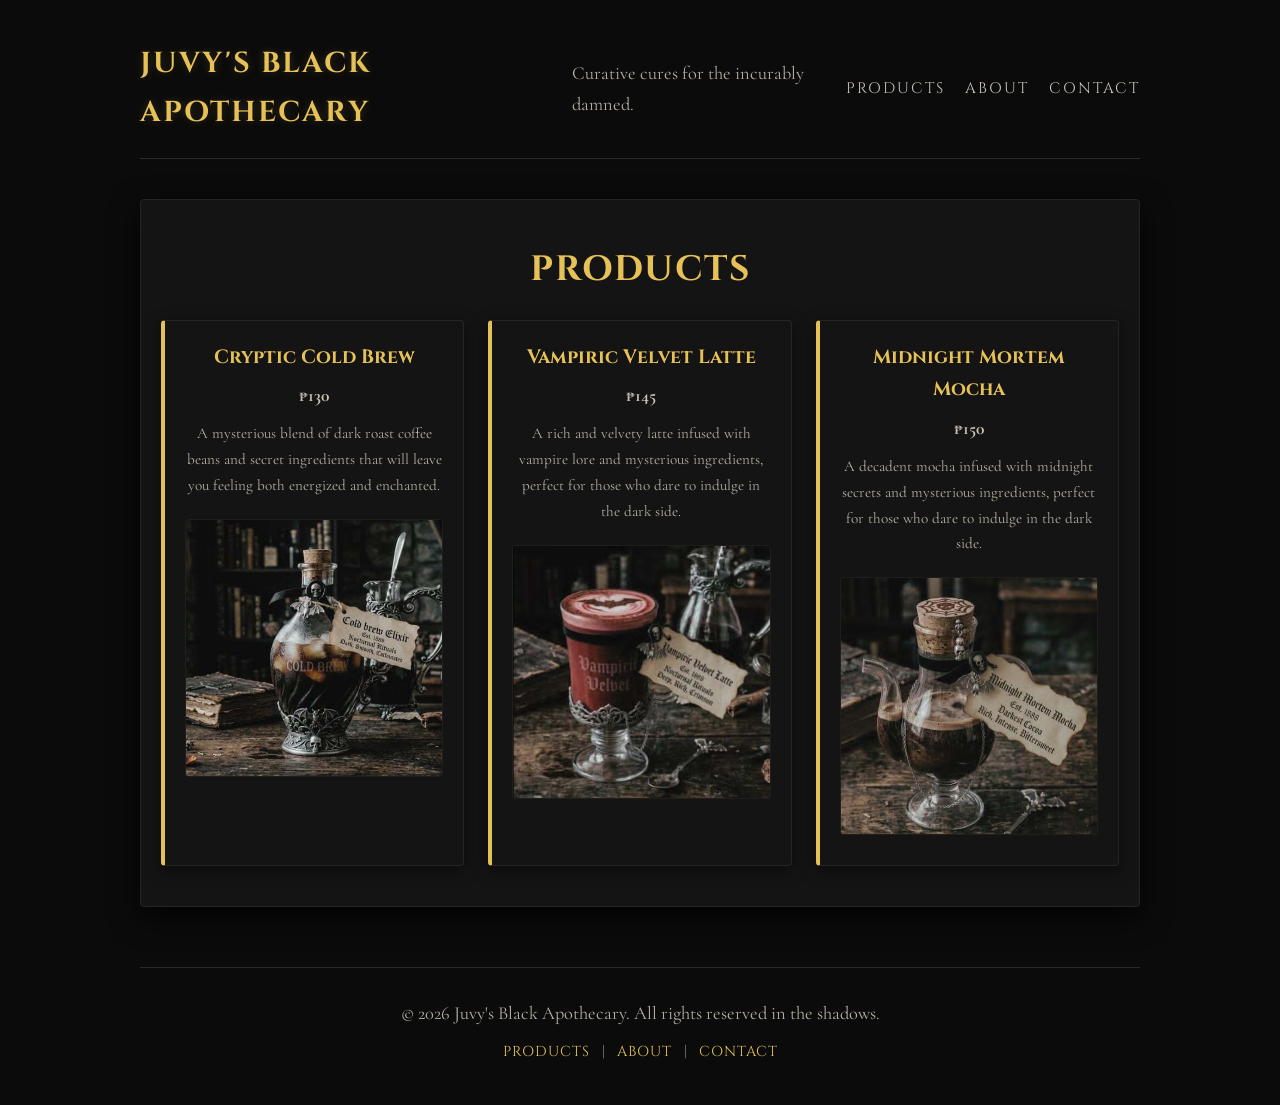
==== commit 241adeb2: "i fixed the viewport meta tag in all the html files to make the website responsive on different devi" ====
--- a/index.html
+++ b/index.html
@@ -1,4 +1,5 @@
 <link rel="stylesheet" href="style.css">
+<meta name="viewport" content="width=device-width, initial-scale=1.0">
 </head>
 
 <body>
--- a/style.css
+++ b/style.css
@@ -55,7 +55,7 @@
 /* header as a flex container (2 direct children: h1 and nav) */
 header, .site-header {
   width: 100%;
-  max-width: 1000px; /* Widened to match main content area */
+  max-width: 1000px;
   display: flex;
   justify-content: space-between;
   align-items: center;
@@ -121,10 +121,10 @@
 .hero-banner {
   width: 100%;
   max-width: 1000px;
-  height: 150px; /* height gives vertical room to center */
-  display: flex;
-  justify-content: center; /* horizontal centering */
-  align-items: center;     /* vertical centering */
+  height: 150px;
+  display: flex;
+  justify-content: center;
+  align-items: center;
   background-color: var(--panel-bg);
   border: 1px solid var(--card-border);
   border-left: 4px solid var(--brand-gold);
@@ -143,8 +143,8 @@
 
 /* main page layout & card wrapper */
 main {
- 
-  max-width: 1000px; /* Increased from 800px to allow 3 cards across */
+  width: 100%; /* Restored width: 100% so main shrinks on mobile */
+  max-width: 1000px;
   display: flex;
   flex-direction: column;
   align-items: center;
@@ -152,7 +152,7 @@
   background: var(--panel-bg);
   border: 1px solid var(--card-border);
   border-radius: 4px;
-  padding: 40px 30px;
+  padding: 40px 20px; /* Adjusted horizontal padding slightly for tighter mobile viewports */
   box-shadow: 0 10px 30px rgba(0, 0, 0, 0.8);
 }
 
@@ -252,7 +252,8 @@
 
 /* product card component */
 .product-card {
-  flex: 1 1 240px; /* Grow, shrink, baseline ~240px to fit 3-across in 1000px */
+  flex: 1 1 280px; /* Raised baseline slightly to wrap to 1 column sooner */
+  min-width: 250px; /* Prevents card squashing on small screens */
   max-width: 100%;
   background-color: var(--panel-bg);
   border-radius: 4px;
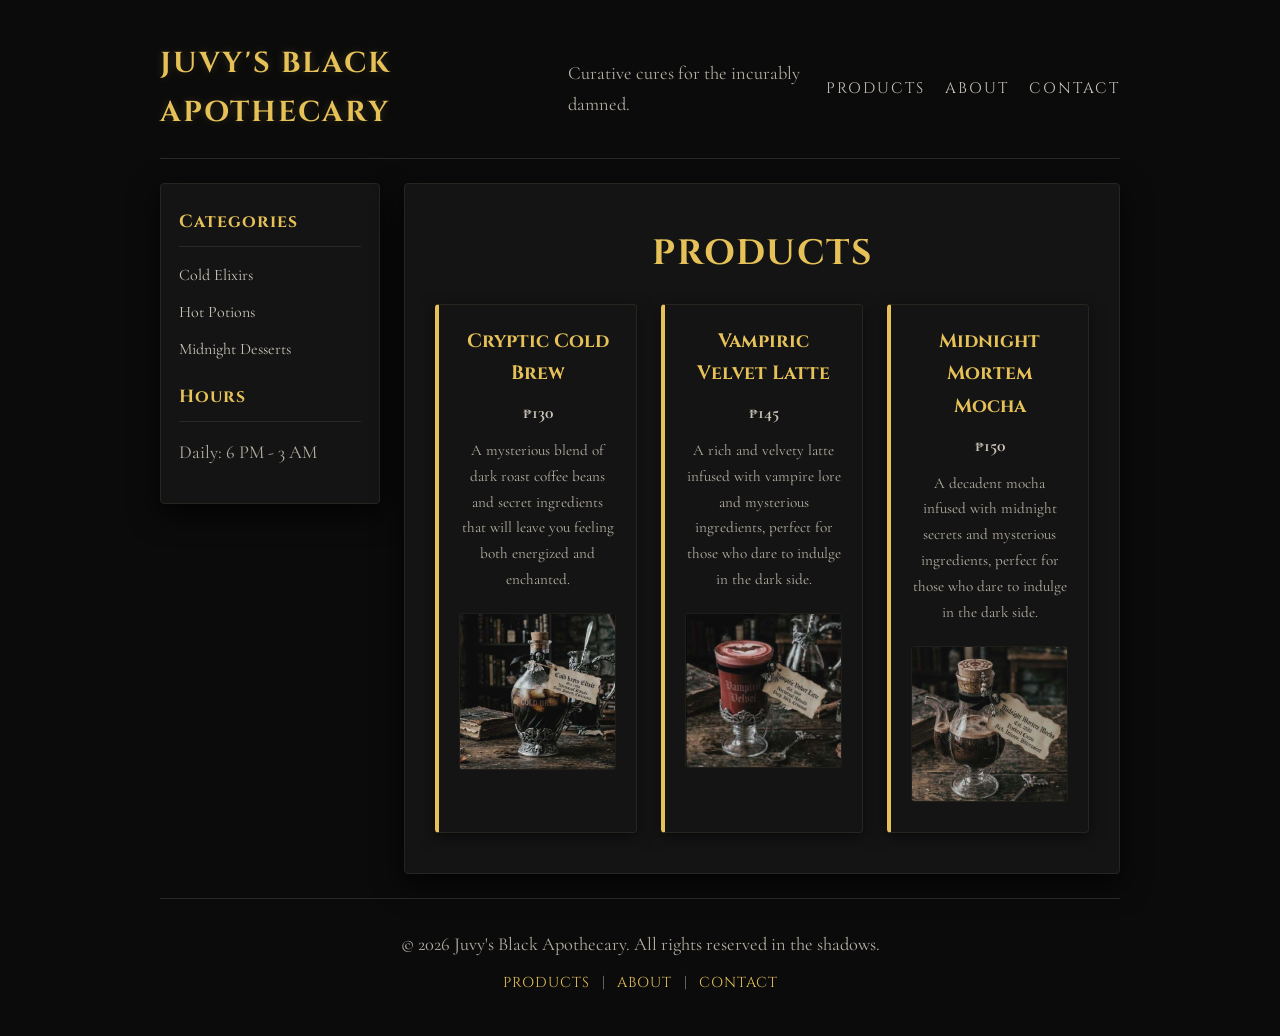
==== commit 703e3d7f: "did the changes to the website and added a new product page for the "Vampiric Velvet Latte". Updated" ====
--- a/index.html
+++ b/index.html
@@ -1,6 +1,20 @@
 <link rel="stylesheet" href="style.css">
+
 <meta name="viewport" content="width=device-width, initial-scale=1.0">
+
 </head>
+
+<aside>
+    <h3>Categories</h3>
+    <ul>
+      <li><a href="#">Cold Elixirs</a></li>
+      <li><a href="#">Hot Potions</a></li>
+      <li><a href="#">Midnight Desserts</a></li>
+    </ul>
+    <h3>Hours</h3>
+    <p>Daily: 6 PM - 3 AM</p>
+  </aside>
+
 
 <body>
 
--- a/style.css
+++ b/style.css
@@ -20,16 +20,26 @@
   box-sizing: border-box;
 }
 
+/* base mobile layout (mobile-first) */
 body {
   background-color: var(--dark-ink);
   color: var(--text-main);
   font-family: 'Cormorant Garamond', serif;
   line-height: 1.7;
-  margin: 0;
-  padding: 40px 20px;
-  display: flex;
-  flex-direction: column;
-  align-items: center;
+  margin: 0 auto;
+  padding: 20px 15px;
+  width: 100%;
+  max-width: 1000px;
+  
+  /* base single-column grid: main sits above side for mobile */
+  display: grid;
+  grid-template-columns: 1fr;
+  grid-template-areas:
+    "masthead"
+    "main"
+    "side"
+    "foot";
+  gap: 24px;
 }
 
 p {
@@ -50,21 +60,17 @@
   text-decoration: none;
 }
 
-/* layout regions & flexbox header */
-
-/* header as a flex container (2 direct children: h1 and nav) */
+/* header area */
 header, .site-header {
-  width: 100%;
-  max-width: 1000px;
+  grid-area: masthead;
+  width: 100%;
   display: flex;
   justify-content: space-between;
   align-items: center;
   border-bottom: 1px solid var(--muted-border);
   padding-bottom: 20px;
-  margin-bottom: 40px;
-}
-
-/* shop title on the far left */
+}
+
 header h1, .site-title {
   font-family: 'Cinzel', serif;
   font-size: 1.8rem;
@@ -80,7 +86,6 @@
   text-decoration: none;
 }
 
-/* nav on the far right */
 .main-nav, nav {
   width: auto;
   border: none;
@@ -88,7 +93,6 @@
   margin: 0;
 }
 
-/* flex container for links with gap spacing */
 .main-nav ul, nav ul {
   list-style: none;
   margin: 0;
@@ -98,10 +102,6 @@
   align-items: center;
 }
 
-.main-nav li, nav li {
-  margin: 0;
-}
-
 .main-nav a, nav a {
   font-family: 'Cinzel', serif;
   color: var(--text-heading);
@@ -117,34 +117,50 @@
   text-shadow: 0 0 8px rgba(229, 193, 88, 0.4);
 }
 
-/* flexbox centering demo from lesson 6.4 */
-.hero-banner {
-  width: 100%;
-  max-width: 1000px;
-  height: 150px;
-  display: flex;
-  justify-content: center;
-  align-items: center;
-  background-color: var(--panel-bg);
+/* sidebar area */
+aside {
+  grid-area: side;
+  background: var(--panel-bg);
   border: 1px solid var(--card-border);
-  border-left: 4px solid var(--brand-gold);
   border-radius: 4px;
-  margin-bottom: 40px;
-  padding: 20px;
-}
-
-.hero-banner p {
-  font-family: 'Cinzel', serif;
-  font-style: italic;
-  font-size: 1.2rem;
+  padding: 24px 18px;
+  box-shadow: 0 10px 30px rgba(0, 0, 0, 0.8);
+  height: fit-content;
+}
+
+aside h3 {
+  font-size: 1.1rem;
+  color: var(--brand-gold);
+  letter-spacing: 1px;
+  border-bottom: 1px solid var(--muted-border);
+  padding-bottom: 8px;
+  margin-bottom: 15px;
+}
+
+aside ul {
+  list-style: none;
+  padding: 0;
+  margin: 0 0 20px 0;
+}
+
+aside li {
+  margin-bottom: 10px;
+}
+
+aside a {
   color: var(--text-heading);
-  margin: 0;
-}
-
-/* main page layout & card wrapper */
+  font-size: 1rem;
+  transition: color 0.2s ease;
+}
+
+aside a:hover {
+  color: var(--brand-gold);
+}
+
+/* main area */
 main {
-  width: 100%; /* Restored width: 100% so main shrinks on mobile */
-  max-width: 1000px;
+  grid-area: main;
+  width: 100%;
   display: flex;
   flex-direction: column;
   align-items: center;
@@ -152,7 +168,7 @@
   background: var(--panel-bg);
   border: 1px solid var(--card-border);
   border-radius: 4px;
-  padding: 40px 20px; /* Adjusted horizontal padding slightly for tighter mobile viewports */
+  padding: 40px 30px;
   box-shadow: 0 10px 30px rgba(0, 0, 0, 0.8);
 }
 
@@ -166,7 +182,6 @@
   text-align: center;
 }
 
-/* main images */
 main img {
   max-width: 380px;
   width: 100%;
@@ -177,47 +192,16 @@
   box-shadow: 0 5px 20px rgba(0, 0, 0, 0.6);
 }
 
-/* main tables */
-main table {
-  width: 100%;
-  max-width: 500px;
-  margin: 25px auto;
-  border-collapse: collapse;
-}
-
-main th, main td {
-  padding: 10px 12px;
-  text-align: left;
-  border-bottom: 1px solid var(--muted-border);
-}
-
-main th {
-  color: var(--brand-gold);
-  font-family: 'Cinzel', serif;
-  font-weight: 600;
-}
-
-main caption {
-  font-family: 'Cinzel', serif;
-  color: var(--brand-gold);
-  font-size: 1.2rem;
-  margin-bottom: 10px;
-  letter-spacing: 1px;
-}
-
-/* footer */
+/* footer area */
 footer {
-  margin-top: 60px;
+  grid-area: foot;
   padding-top: 20px;
   border-top: 1px solid var(--muted-border);
   text-align: center;
   width: 100%;
-  max-width: 1000px;
   color: var(--text-subtle);
   font-size: 0.95rem;
   background: transparent;
-  box-shadow: none;
-  border-radius: 0;
 }
 
 footer nav {
@@ -244,17 +228,11 @@
   gap: 24px;
   justify-content: center;
   width: 100%;
-  background: transparent;
-  padding: 0;
-  border: none;
-  box-shadow: none;
-}
-
-/* product card component */
+}
+
 .product-card {
-  flex: 1 1 280px; /* Raised baseline slightly to wrap to 1 column sooner */
-  min-width: 250px; /* Prevents card squashing on small screens */
-  max-width: 100%;
+  flex: 1 1 200px;
+  min-width: 0;
   background-color: var(--panel-bg);
   border-radius: 4px;
   padding: 20px;
@@ -262,7 +240,6 @@
   border-right: 1px solid var(--card-border);
   border-bottom: 1px solid var(--card-border);
   border-left: 4px solid var(--brand-gold);
-  margin-bottom: 0;
   text-align: center;
   box-shadow: 0 4px 15px rgba(0, 0, 0, 0.5);
   transition: transform 0.2s ease, border-color 0.2s ease;
@@ -336,9 +313,9 @@
 fieldset {
   border: 1px solid var(--muted-border);
   border-radius: 4px;
-  padding: 20px;
+  padding: 24px;
   margin-bottom: 20px;
-  background-color: var(--panel-bg);
+  background-color: var(--dark-ink);
   text-align: left;
 }
 
@@ -363,9 +340,9 @@
 select,
 textarea {
   width: 100%;
-  padding: 10px 12px;
+  padding: 12px;
   margin-bottom: 15px;
-  background-color: var(--dark-ink);
+  background-color: var(--panel-bg);
   border: 1px solid var(--card-border);
   border-radius: 2px;
   color: var(--text-main);
@@ -378,8 +355,8 @@
 input:focus,
 select:focus,
 textarea:focus {
-  outline: 3px solid var(--brand-gold);
-  outline-offset: 2px;
+  outline: 2px solid var(--brand-gold);
+  outline-offset: 1px;
 }
 
 input[type="radio"],
@@ -398,7 +375,7 @@
   text-transform: uppercase;
   color: var(--dark-ink);
   background-color: var(--brand-gold);
-  border: none;
+  border: 1px solid var(--brand-gold);
   padding: 12px 30px;
   border-radius: 2px;
   font-weight: 600;
@@ -408,11 +385,24 @@
 
 input[type="submit"]:focus,
 button[type="submit"]:focus {
-  outline: 3px solid var(--text-main);
+  outline: 2px solid var(--text-main);
   outline-offset: 2px;
 }
 
 input[type="submit"]:hover,
 button[type="submit"]:hover {
   background-color: var(--brand-gold-hover);
+  border-color: var(--brand-gold-hover);
+}
+
+/* desktop enhancement (min-width: 700px) */
+@media (min-width: 700px) {
+  body {
+    padding: 40px 20px;
+    grid-template-columns: 220px 1fr;
+    grid-template-areas:
+      "masthead masthead"
+      "side     main"
+      "foot     foot";
+  }
 }
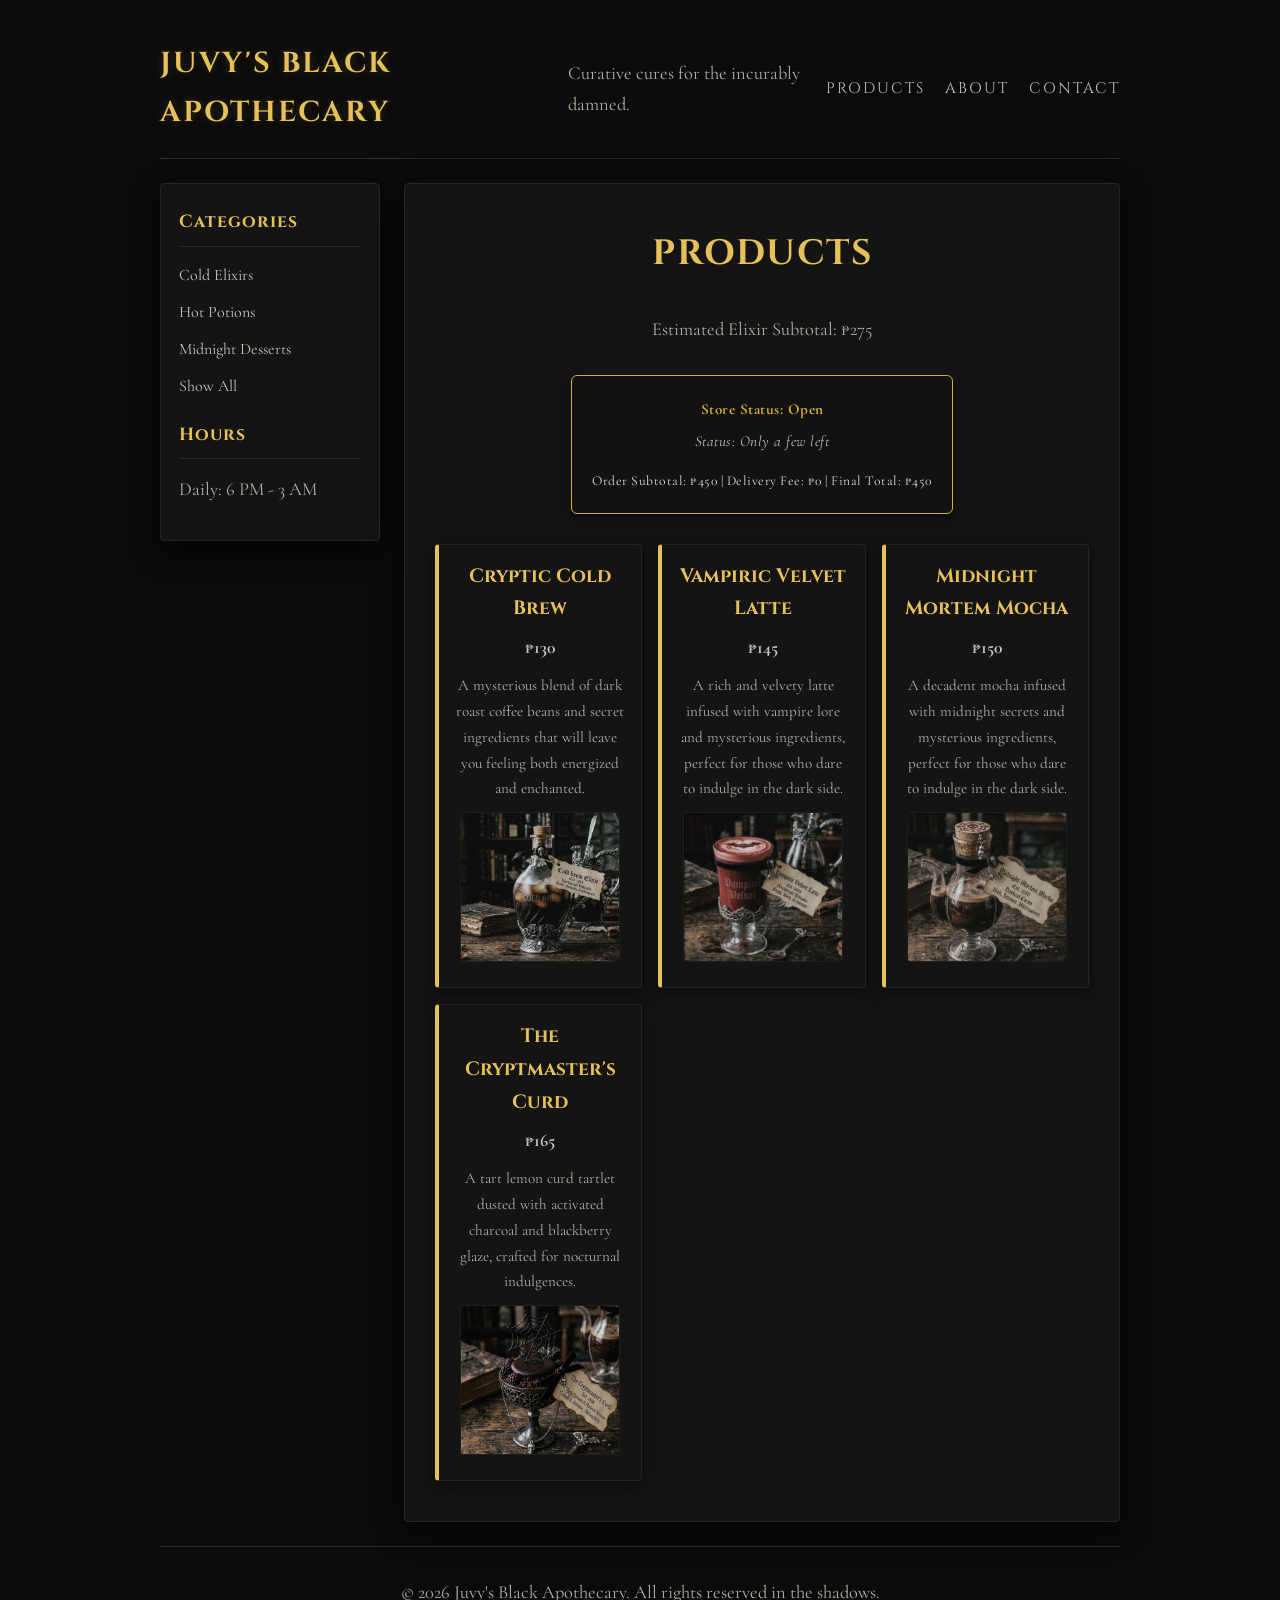
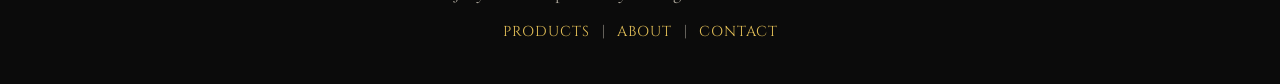
==== commit 9fb86d3c: "i added a script.js file to the project and added a copyright date to the footer of each page. I als" ====
--- a/index.html
+++ b/index.html
@@ -7,9 +7,10 @@
 <aside>
     <h3>Categories</h3>
     <ul>
-      <li><a href="#">Cold Elixirs</a></li>
-      <li><a href="#">Hot Potions</a></li>
-      <li><a href="#">Midnight Desserts</a></li>
+      <li><a href="index.html?category=cold">Cold Elixirs</a></li>
+      <li><a href="index.html?category=hot">Hot Potions</a></li>
+      <li><a href="index.html?category=desserts">Midnight Desserts</a></li>
+      <li><a href="index.html?category=all">Show All</a></li>
     </ul>
     <h3>Hours</h3>
     <p>Daily: 6 PM - 3 AM</p>
@@ -19,7 +20,7 @@
 <body>
 
   <header>
-    <h1>Juvy's Black Apothecary</h1>
+    <h1 id="shop-title" class="site-title">Juvy's Black Apothecary</h1>
     <p class="subtitle">Curative cures for the incurably damned.</p>
 
     <nav class="main-nav">
@@ -33,12 +34,18 @@
 
   <main>
     <h2 class="section-title">Products</h2>
+    <p id="cart-subtotal" class="subtotal-display"></p>
+
+    <section class="store-status">
+      <p id="shop-status"></p>
+      <p id="stock-status"></p>  
+      <p id="delivery-info"></p>
+    </section>
 
     <!-- product grid container -->
     <div class="product-grid">
-      
       <!-- product card 1 -->
-      <article class="product-card">
+      <article class="product-card" data-category="cold">
         <a href="products/cryptic-cold-brew.html" class="product-link">
           <h3>Cryptic Cold Brew</h3>
           <p class="price">₱130</p>
@@ -48,7 +55,7 @@
       </article>
 
       <!-- product card 2 -->
-      <article class="product-card">
+      <article class="product-card" data-category="cold">
         <a href="products/vampiric-velvet-latte.html" class="product-link">
           <h3>Vampiric Velvet Latte</h3>
           <p class="price">₱145</p>
@@ -58,7 +65,7 @@
       </article>
 
       <!-- product card 3 -->
-      <article class="product-card">
+      <article class="product-card" data-category="hot">
         <a href="products/midnight-mortem-mocha.html" class="product-link">
           <h3>Midnight Mortem Mocha</h3>
           <p class="price">₱150</p>
@@ -67,17 +74,26 @@
         </a>
       </article>
 
+      <article class="product-card" data-category="desserts">
+        <a href="products/cryptmasters-curd.html" class="product-link">
+          <h3>The Cryptmaster's Curd</h3>
+          <p class="price">₱165</p>
+          <p class="description">A tart lemon curd tartlet dusted with activated charcoal and blackberry glaze, crafted for nocturnal indulgences.</p>
+          <img src="images/cryptmasters-curd.jpg" alt="The Cryptmaster's Curd">
+        </a>
+      </article>
+
     </div>
   </main>
 
   <footer>
-    <p>&copy; 2026 Juvy's Black Apothecary. All rights reserved in the shadows.</p>
+    <p id="copyright">&copy; 2026 Juvy's Black Apothecary. All rights reserved in the shadows.</p>
     <nav>
       <a href="index.html">Products</a> | 
       <a href="about.html">About</a> | 
       <a href="contact.html">Contact</a>
     </nav>
   </footer>
-
+  <script src="script.js"></script>
 </body>
 </html>
--- a/style.css
+++ b/style.css
@@ -274,6 +274,50 @@
   font-size: 0.95rem;
 }
 
+.product-detail {
+  display: flex;
+  flex-direction: column;
+  align-items: center;
+  width: 100%;
+  max-width: 650px;
+  margin: 0 auto;
+}
+
+.product-detail table {
+  width: 100%;
+  max-width: 480px;
+  margin: 25px auto;
+  border-collapse: collapse;
+}
+
+.product-detail caption {
+  font-family: 'Cinzel', serif;
+  color: var(--brand-gold);
+  font-size: 1.2rem;
+  margin-bottom: 12px;
+  letter-spacing: 1px;
+  text-align: center;
+}
+
+.product-detail th {
+  text-align: right;
+  padding: 10px 16px 10px 0;
+  width: 45%;
+  color: var(--text-heading);
+  font-family: 'Cinzel', serif;
+  font-weight: 600;
+  font-size: 0.95rem;
+  border-bottom: 1px solid var(--muted-border);
+}
+
+.product-detail td {
+  text-align: left;
+  padding: 10px 0 10px 16px;
+  width: 55%;
+  color: var(--text-main);
+  border-bottom: 1px solid var(--muted-border);
+}
+
 /* order & enquiry buttons */
 main a[href*="enquiry"],
 .order-button, 
@@ -395,6 +439,79 @@
   border-color: var(--brand-gold-hover);
 }
 
+/* product grid layout - centered auto-fit */
+.product-grid {
+  display: grid;
+  grid-template-columns: repeat(auto-fit, minmax(180px, 1fr));
+  gap: 16px;
+  width: 100%;
+  justify-content: center;
+  box-sizing: border-box;
+}
+
+.product-card {
+  background-color: var(--panel-bg);
+  border-radius: 4px;
+  padding: 15px;
+  border-top: 1px solid var(--card-border);
+  border-right: 1px solid var(--card-border);
+  border-bottom: 1px solid var(--card-border);
+  border-left: 4px solid var(--brand-gold);
+  text-align: center;
+  box-shadow: 0 4px 15px rgba(0, 0, 0, 0.5);
+  display: flex;
+  flex-direction: column;
+  justify-content: space-between;
+  box-sizing: border-box;
+}
+
+/* ensure card content and images stay constrained */
+.product-card img {
+  width: 100%;
+  max-width: 160px;
+  height: 150px;
+  object-fit: cover;
+  margin: 10px auto;
+  display: block;
+  border-radius: 3px;
+}
+
+.store-status {
+  background-color: #121212;
+  border: 1px solid #d4af37; /* Matches your gold border theme */
+  border-radius: 6px;
+  padding: 15px 20px;
+  margin: 20px auto 30px auto;
+  max-width: 500px;
+  text-align: center;
+  box-shadow: 0 4px 10px rgba(0, 0, 0, 0.5);
+}
+
+.store-status p {
+  margin: 6px 0;
+  color: #e0e0e0;
+  font-size: 0.95rem;
+  letter-spacing: 0.5px;
+}
+
+/* Highlight status text with a subtle gold accent */
+#shop-status {
+  font-weight: bold;
+  color: #d4af37;
+}
+
+#stock-status {
+  font-style: italic;
+  color: #c0c0c0;
+}
+
+#delivery-info {
+  font-size: 0.85rem;
+  border-top: 1px stroke rgba(212, 175, 55, 0.2);
+  padding-top: 6px;
+  margin-top: 8px;
+}
+
 /* desktop enhancement (min-width: 700px) */
 @media (min-width: 700px) {
   body {
@@ -404,5 +521,6 @@
       "masthead masthead"
       "side     main"
       "foot     foot";
+    
   }
 }
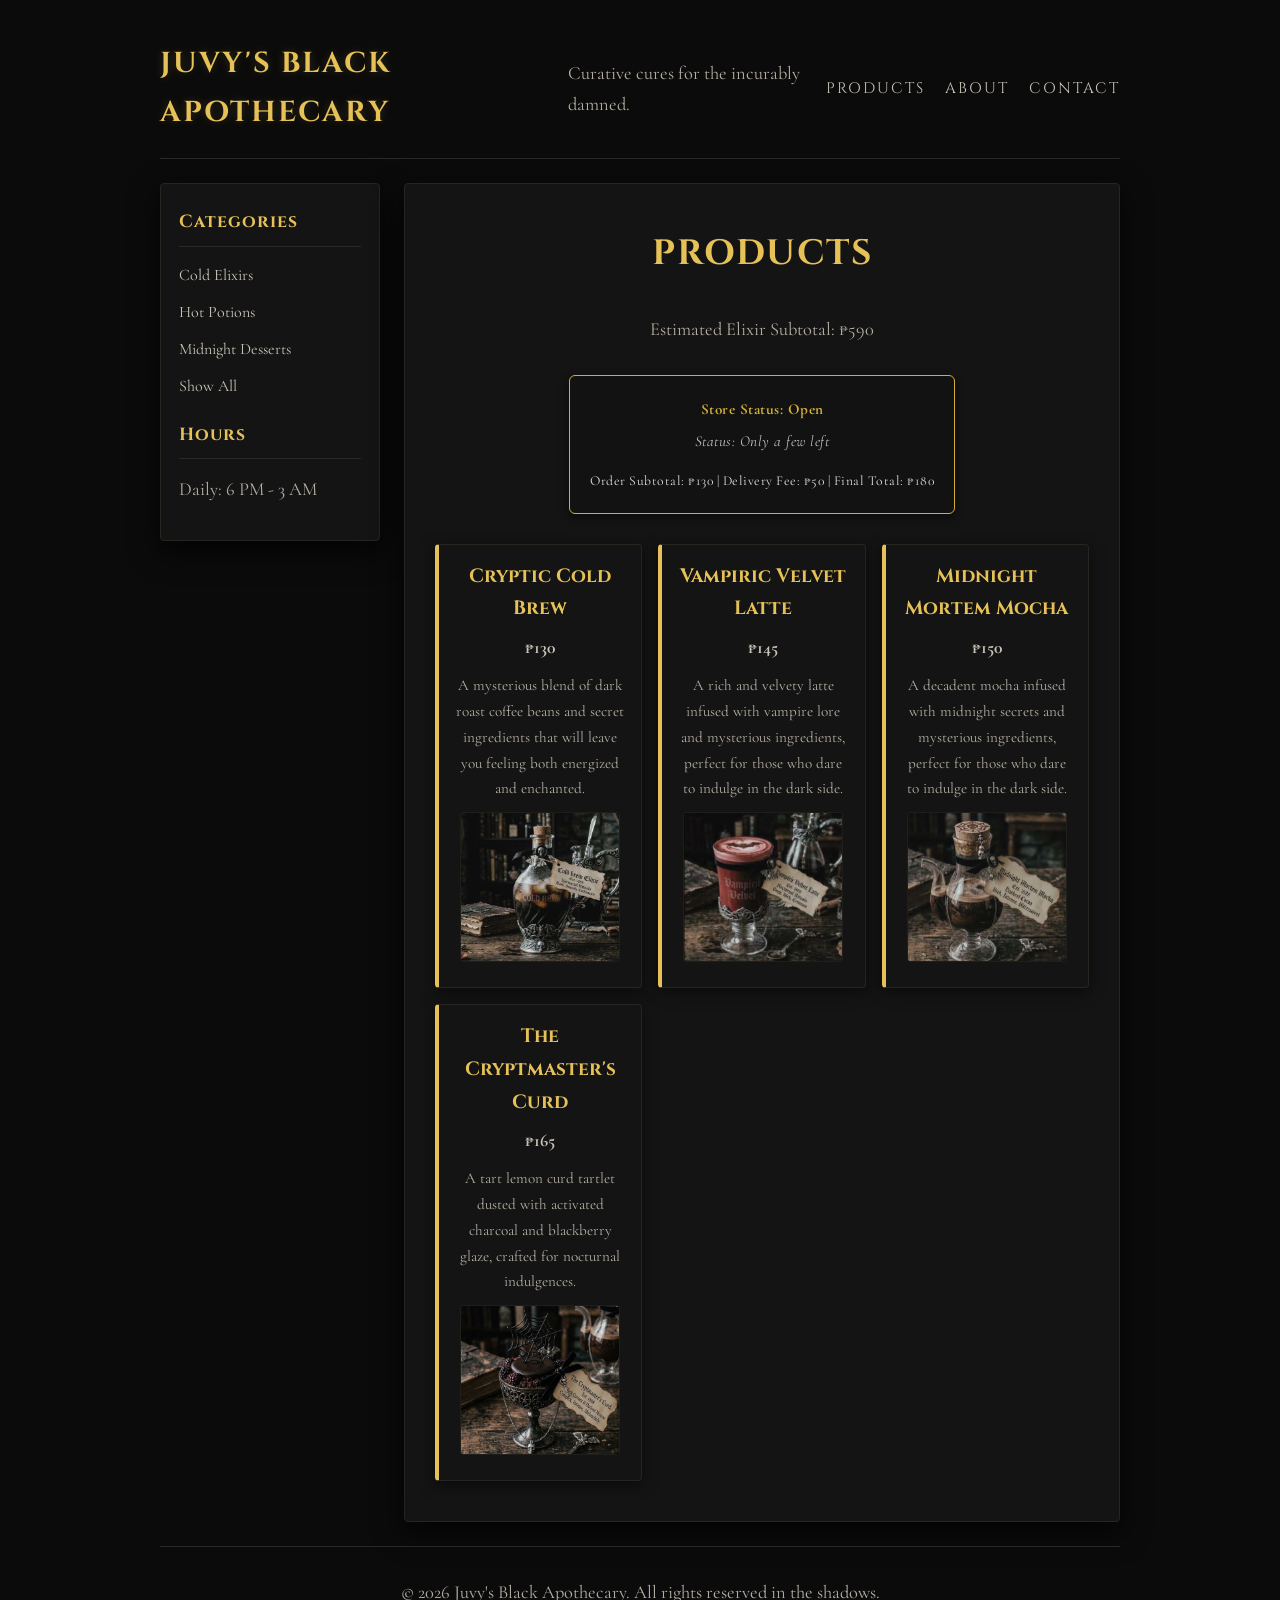
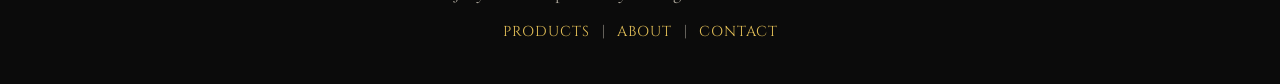
==== commit 6744b990: "i added a function where the user can filter the products by category and price. I also added a data" ====
--- a/index.html
+++ b/index.html
@@ -45,7 +45,7 @@
     <!-- product grid container -->
     <div class="product-grid">
       <!-- product card 1 -->
-      <article class="product-card" data-category="cold">
+      <article class="product-card" data-category="cold" data-price="130">
         <a href="products/cryptic-cold-brew.html" class="product-link">
           <h3>Cryptic Cold Brew</h3>
           <p class="price">₱130</p>
@@ -55,7 +55,7 @@
       </article>
 
       <!-- product card 2 -->
-      <article class="product-card" data-category="cold">
+      <article class="product-card" data-category="cold" data-price="145">
         <a href="products/vampiric-velvet-latte.html" class="product-link">
           <h3>Vampiric Velvet Latte</h3>
           <p class="price">₱145</p>
@@ -65,7 +65,7 @@
       </article>
 
       <!-- product card 3 -->
-      <article class="product-card" data-category="hot">
+      <article class="product-card" data-category="hot" data-price="150">
         <a href="products/midnight-mortem-mocha.html" class="product-link">
           <h3>Midnight Mortem Mocha</h3>
           <p class="price">₱150</p>
@@ -74,7 +74,7 @@
         </a>
       </article>
 
-      <article class="product-card" data-category="desserts">
+      <article class="product-card" data-category="desserts" data-price="165">
         <a href="products/cryptmasters-curd.html" class="product-link">
           <h3>The Cryptmaster's Curd</h3>
           <p class="price">₱165</p>
